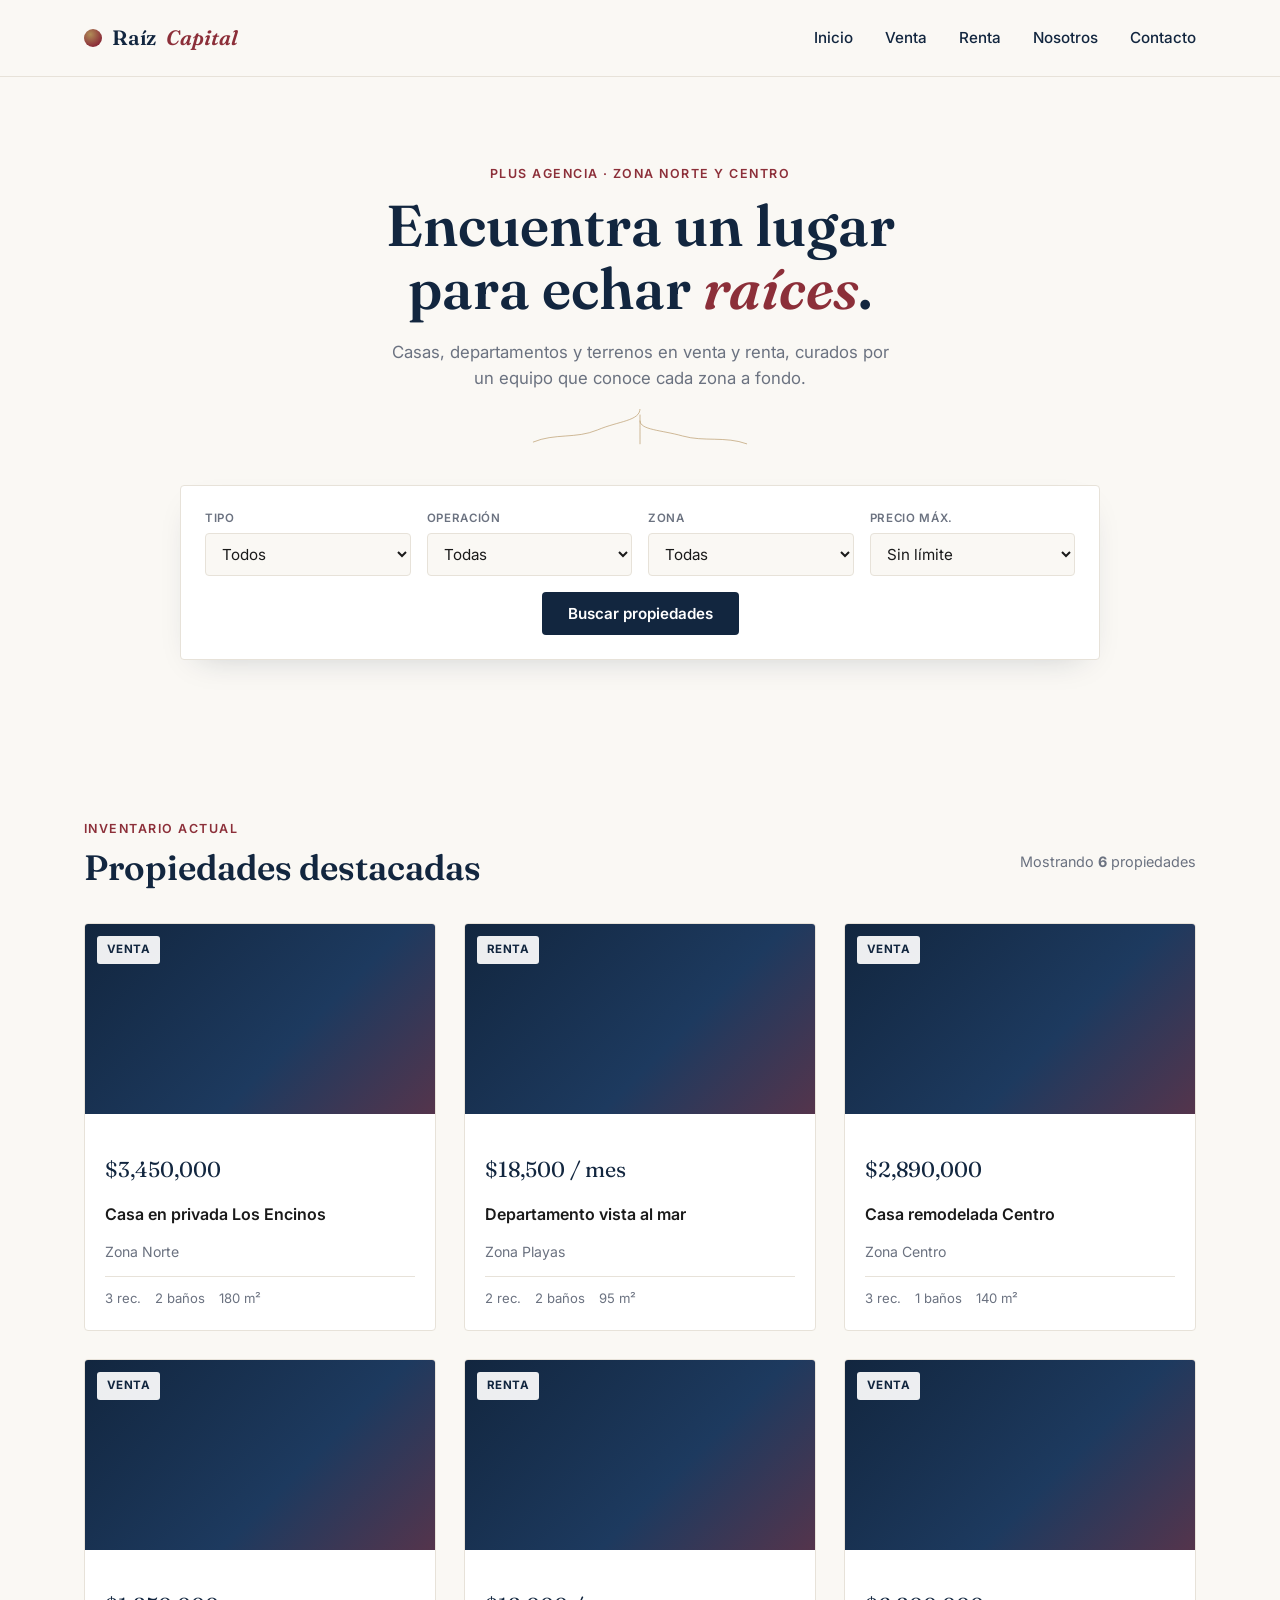
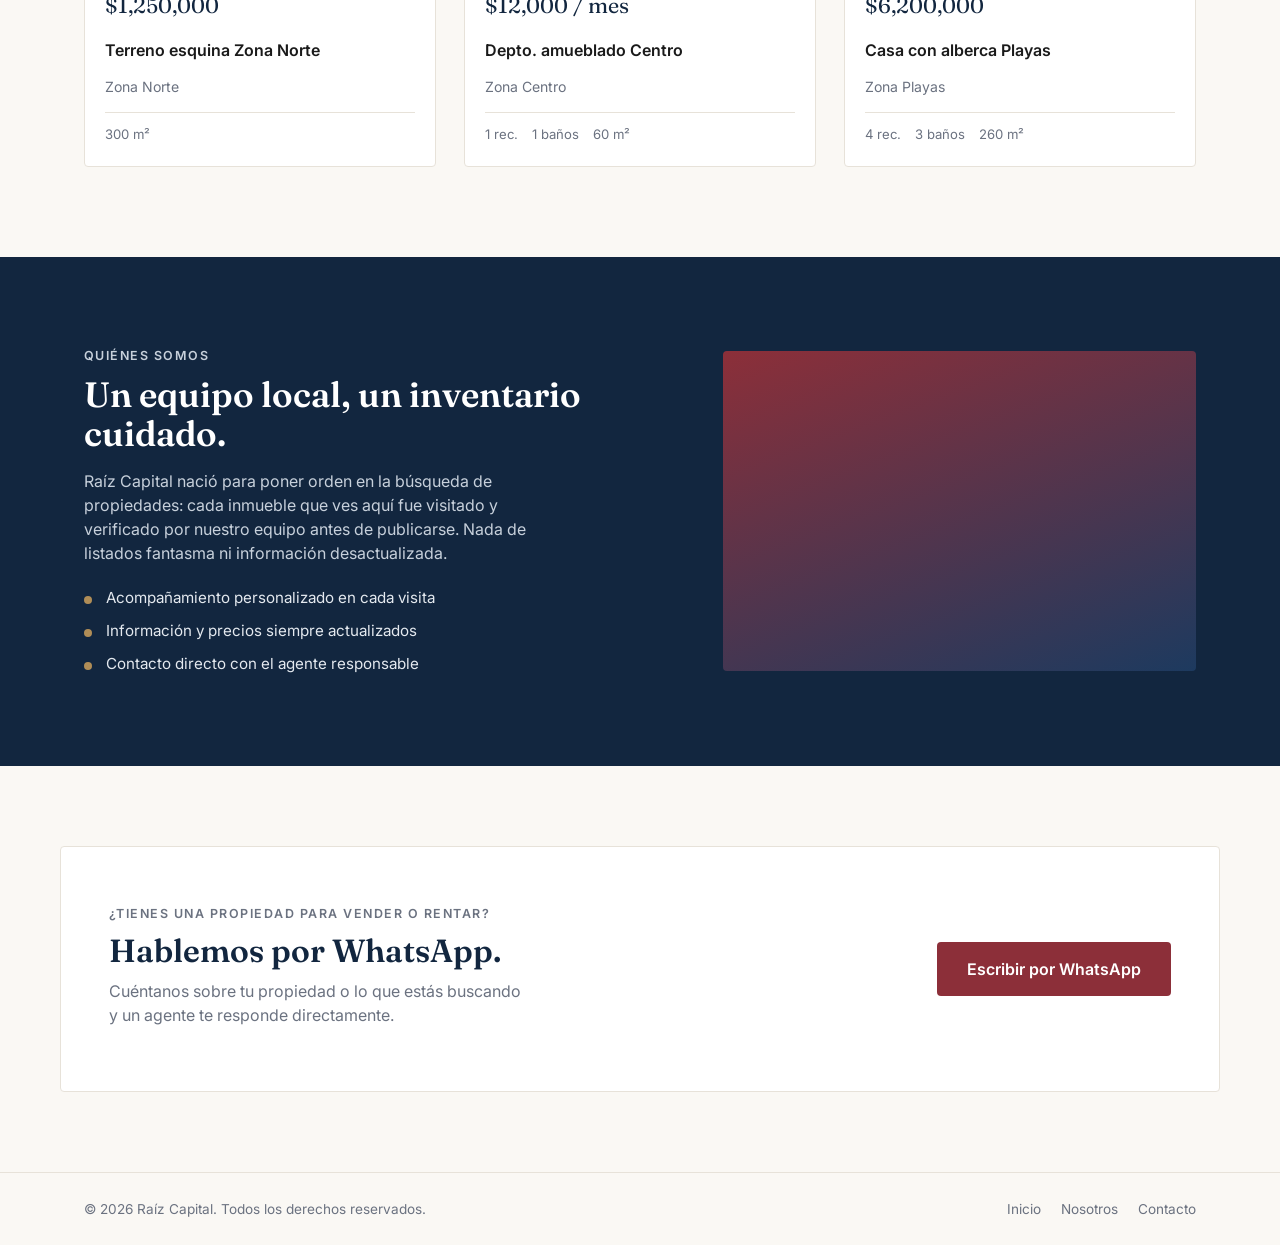
==== raiz-capital/index.html @ c9a7236f "Primera versión de la página web" ====
<!DOCTYPE html>
<html lang="es">
<head>
<meta charset="UTF-8">
<meta name="viewport" content="width=device-width, initial-scale=1.0">
<title>Raíz Capital | Propiedades en venta y renta</title>
<link rel="preconnect" href="https://fonts.googleapis.com">
<link rel="preconnect" href="https://fonts.gstatic.com" crossorigin>
<link href="https://fonts.googleapis.com/css2?family=Fraunces:opsz,wght@9..144,400;9..144,500;9..144,600;9..144,700&family=Inter:wght@400;500;600;700&display=swap" rel="stylesheet">
<link rel="stylesheet" href="css/style.css">
</head>
<body>

  <!-- ===== HEADER ===== -->
  <header class="site-header">
    <div class="container header-inner">
      <a href="#inicio" class="logo">
        <span class="logo-mark" aria-hidden="true"></span>
        Raíz <em>Capital</em>
      </a>

      <nav class="main-nav" id="mainNav">
        <a href="#inicio">Inicio</a>
        <a href="#venta">Venta</a>
        <a href="#renta">Renta</a>
        <a href="#nosotros">Nosotros</a>
        <a href="#contacto">Contacto</a>
      </nav>

      <button class="nav-toggle" id="navToggle" aria-label="Abrir menú" aria-expanded="false">
        <span></span><span></span><span></span>
      </button>
    </div>
  </header>

  <!-- ===== HERO ===== -->
  <section class="hero" id="inicio">
    <div class="container hero-inner">
      <p class="eyebrow">Plus Agencia · Zona norte y centro</p>
      <h1>Encuentra un lugar<br> para echar <em>raíces</em>.</h1>
      <p class="hero-sub">Casas, departamentos y terrenos en venta y renta, curados por un equipo que conoce cada zona a fondo.</p>

      <svg class="root-line" viewBox="0 0 600 60" preserveAspectRatio="none" aria-hidden="true">
        <path d="M300 0 C300 20, 260 20, 220 35 C180 50, 140 40, 100 55 M300 20 C300 35, 340 35, 380 45 C420 55, 460 45, 500 58 M300 10 C300 25, 300 35, 300 58" />
      </svg>

      <!-- Buscador / Filtros -->
      <form class="search-card" id="searchForm">
        <div class="field">
          <label for="tipo">Tipo</label>
          <select id="tipo" name="tipo">
            <option value="">Todos</option>
            <option value="casa">Casa</option>
            <option value="departamento">Departamento</option>
            <option value="terreno">Terreno</option>
          </select>
        </div>
        <div class="field">
          <label for="operacion">Operación</label>
          <select id="operacion" name="operacion">
            <option value="">Todas</option>
            <option value="venta">Venta</option>
            <option value="renta">Renta</option>
          </select>
        </div>
        <div class="field">
          <label for="zona">Zona</label>
          <select id="zona" name="zona">
            <option value="">Todas</option>
            <option value="centro">Centro</option>
            <option value="norte">Zona Norte</option>
            <option value="playas">Playas</option>
          </select>
        </div>
        <div class="field">
          <label for="precio">Precio máx.</label>
          <select id="precio" name="precio">
            <option value="">Sin límite</option>
            <option value="2000000">Hasta $2,000,000</option>
            <option value="4000000">Hasta $4,000,000</option>
            <option value="8000000">Hasta $8,000,000</option>
          </select>
        </div>
        <button type="submit" class="btn-primary">Buscar propiedades</button>
      </form>
    </div>
  </section>

  <!-- ===== PROPIEDADES DESTACADAS ===== -->
  <section class="listings" id="venta">
    <div class="container">
      <div class="section-head">
        <div>
          <p class="eyebrow">Inventario actual</p>
          <h2>Propiedades destacadas</h2>
        </div>
        <p class="results-count" id="resultsCount">Mostrando <strong>6</strong> propiedades</p>
      </div>

      <div class="grid-cards" id="propertyGrid">
        <!-- Las tarjetas se insertan por JS desde data de ejemplo -->
      </div>
    </div>
  </section>

  <!-- ===== NOSOTROS ===== -->
  <section class="about" id="nosotros">
    <div class="container about-inner">
      <div class="about-text">
        <p class="eyebrow">Quiénes somos</p>
        <h2>Un equipo local, un inventario cuidado.</h2>
        <p>Raíz Capital nació para poner orden en la búsqueda de propiedades: cada inmueble que ves aquí fue visitado y verificado por nuestro equipo antes de publicarse. Nada de listados fantasma ni información desactualizada.</p>
        <ul class="about-list">
          <li>Acompañamiento personalizado en cada visita</li>
          <li>Información y precios siempre actualizados</li>
          <li>Contacto directo con el agente responsable</li>
        </ul>
      </div>
      <div class="about-figure" aria-hidden="true"></div>
    </div>
  </section>

  <!-- ===== CONTACTO ===== -->
  <section class="contact" id="contacto">
    <div class="container contact-inner">
      <div>
        <p class="eyebrow">¿Tienes una propiedad para vender o rentar?</p>
        <h2>Hablemos por WhatsApp.</h2>
        <p>Cuéntanos sobre tu propiedad o lo que estás buscando y un agente te responde directamente.</p>
      </div>
      <a class="btn-whatsapp" id="whatsappBtn" href="#" target="_blank" rel="noopener">
        Escribir por WhatsApp
      </a>
    </div>
  </section>

  <!-- ===== FOOTER ===== -->
  <footer class="site-footer">
    <div class="container footer-inner">
      <span>© <span id="year"></span> Raíz Capital. Todos los derechos reservados.</span>
      <div class="footer-links">
        <a href="#inicio">Inicio</a>
        <a href="#nosotros">Nosotros</a>
        <a href="#contacto">Contacto</a>
      </div>
    </div>
  </footer>

  <script src="js/script.js"></script>
</body>
</html>
---- raiz-capital/css/style.css ----
/* =============================================
   RAÍZ CAPITAL — Design tokens
   Navy:   #12263F  (confianza, estabilidad)
   Wine:   #8C2F39  (acento cálido, no el terracota genérico)
   Gold:   #B08D57  (detalle premium, uso mínimo)
   Cream:  #FAF8F4  (fondo)
   Ink:    #1A1A1A  (texto)
   Muted:  #6B7280  (texto secundario)
   ============================================= */

:root {
  --navy: #12263F;
  --navy-light: #1D3A5F;
  --wine: #8C2F39;
  --wine-light: #A8434E;
  --gold: #B08D57;
  --cream: #FAF8F4;
  --card: #FFFFFF;
  --ink: #1A1A1A;
  --muted: #6B7280;
  --border: #E7E2D9;

  --font-display: 'Fraunces', serif;
  --font-body: 'Inter', sans-serif;

  --radius: 4px;
  --container: 1160px;
}

* { box-sizing: border-box; }

html {
  scroll-behavior: smooth;
}

@media (prefers-reduced-motion: reduce) {
  html { scroll-behavior: auto; }
  * { animation: none !important; transition: none !important; }
}

body {
  margin: 0;
  font-family: var(--font-body);
  color: var(--ink);
  background: var(--cream);
  line-height: 1.5;
}

img { max-width: 100%; display: block; }

a { color: inherit; text-decoration: none; }

.container {
  max-width: var(--container);
  margin: 0 auto;
  padding: 0 24px;
}

h1, h2, h3 {
  font-family: var(--font-display);
  font-weight: 600;
  line-height: 1.1;
  margin: 0;
  color: var(--navy);
}

h1 em, h2 em {
  font-style: italic;
  color: var(--wine);
}

.eyebrow {
  font-size: 0.78rem;
  letter-spacing: 0.12em;
  text-transform: uppercase;
  color: var(--wine);
  font-weight: 600;
  margin: 0 0 10px;
}

/* ===== HEADER ===== */
.site-header {
  position: sticky;
  top: 0;
  z-index: 50;
  background: var(--cream);
  border-bottom: 1px solid var(--border);
}

.header-inner {
  display: flex;
  align-items: center;
  justify-content: space-between;
  height: 76px;
}

.logo {
  display: flex;
  align-items: center;
  gap: 10px;
  font-family: var(--font-display);
  font-size: 1.3rem;
  font-weight: 600;
  color: var(--navy);
}

.logo em { color: var(--wine); font-style: italic; }

.logo-mark {
  width: 18px;
  height: 18px;
  border-radius: 50%;
  background: radial-gradient(circle at 35% 30%, var(--gold), var(--wine) 70%);
  flex-shrink: 0;
}

.main-nav {
  display: flex;
  gap: 32px;
}

.main-nav a {
  font-size: 0.95rem;
  font-weight: 500;
  color: var(--navy);
  position: relative;
  padding: 4px 0;
}

.main-nav a::after {
  content: "";
  position: absolute;
  left: 0; bottom: -2px;
  width: 0;
  height: 2px;
  background: var(--wine);
  transition: width 0.2s ease;
}

.main-nav a:hover::after { width: 100%; }

.nav-toggle {
  display: none;
  flex-direction: column;
  gap: 5px;
  background: none;
  border: none;
  cursor: pointer;
  padding: 8px;
}

.nav-toggle span {
  width: 22px;
  height: 2px;
  background: var(--navy);
}

/* ===== HERO ===== */
.hero {
  padding: 88px 0 70px;
  text-align: center;
  position: relative;
}

.hero h1 {
  font-size: clamp(2.4rem, 5vw, 3.6rem);
  max-width: 720px;
  margin: 0 auto;
}

.hero-sub {
  max-width: 520px;
  margin: 20px auto 0;
  color: var(--muted);
  font-size: 1.05rem;
}

.root-line {
  width: 320px;
  height: 36px;
  margin: 18px auto 0;
  display: block;
}

.root-line path {
  fill: none;
  stroke: var(--gold);
  stroke-width: 1.5;
  stroke-linecap: round;
  opacity: 0.7;
}

/* ===== SEARCH CARD ===== */
.search-card {
  margin: 40px auto 0;
  max-width: 920px;
  background: var(--card);
  border: 1px solid var(--border);
  border-radius: var(--radius);
  padding: 24px;
  display: flex;
  flex-wrap: wrap;
  gap: 16px;
  align-items: end;
  justify-content: center;
  box-shadow: 0 12px 32px -18px rgba(18, 38, 63, 0.25);
}

.field {
  display: flex;
  flex-direction: column;
  gap: 6px;
  text-align: left;
  flex: 1 1 150px;
}

.field label {
  font-size: 0.72rem;
  text-transform: uppercase;
  letter-spacing: 0.06em;
  color: var(--muted);
  font-weight: 600;
}

.field select {
  font-family: var(--font-body);
  font-size: 0.95rem;
  padding: 10px 12px;
  border: 1px solid var(--border);
  border-radius: var(--radius);
  background: var(--cream);
  color: var(--ink);
}

.btn-primary {
  background: var(--navy);
  color: #fff;
  border: none;
  padding: 12px 26px;
  border-radius: var(--radius);
  font-family: var(--font-body);
  font-weight: 600;
  font-size: 0.95rem;
  cursor: pointer;
  transition: background 0.2s ease;
  white-space: nowrap;
}

.btn-primary:hover { background: var(--navy-light); }

/* ===== LISTINGS ===== */
.listings { padding: 90px 0; }

.section-head {
  display: flex;
  justify-content: space-between;
  align-items: flex-end;
  gap: 20px;
  margin-bottom: 36px;
  flex-wrap: wrap;
}

.section-head h2 { font-size: clamp(1.7rem, 3vw, 2.2rem); }

.results-count {
  color: var(--muted);
  font-size: 0.9rem;
}

.grid-cards {
  display: grid;
  grid-template-columns: repeat(auto-fill, minmax(300px, 1fr));
  gap: 28px;
}

.property-card {
  background: var(--card);
  border: 1px solid var(--border);
  border-radius: var(--radius);
  overflow: hidden;
  transition: transform 0.2s ease, box-shadow 0.2s ease;
}

.property-card:hover {
  transform: translateY(-4px);
  box-shadow: 0 16px 30px -18px rgba(18, 38, 63, 0.3);
}

.property-media {
  height: 190px;
  background: linear-gradient(135deg, var(--navy) 0%, var(--navy-light) 60%, var(--wine) 140%);
  position: relative;
}

.property-badge {
  position: absolute;
  top: 12px; left: 12px;
  background: rgba(255,255,255,0.92);
  color: var(--navy);
  font-size: 0.72rem;
  font-weight: 700;
  text-transform: uppercase;
  letter-spacing: 0.04em;
  padding: 5px 10px;
  border-radius: 3px;
}

.property-body { padding: 18px 20px 22px; }

.property-price {
  font-family: var(--font-display);
  font-size: 1.35rem;
  color: var(--navy);
  margin-bottom: 4px;
}

.property-title {
  font-weight: 600;
  margin-bottom: 4px;
}

.property-loc {
  color: var(--muted);
  font-size: 0.88rem;
  margin-bottom: 14px;
}

.property-meta {
  display: flex;
  gap: 14px;
  font-size: 0.82rem;
  color: var(--muted);
  border-top: 1px solid var(--border);
  padding-top: 12px;
}

.no-results {
  padding: 40px;
  text-align: center;
  color: var(--muted);
  border: 1px dashed var(--border);
  border-radius: var(--radius);
  grid-column: 1 / -1;
}

/* ===== ABOUT ===== */
.about { background: var(--navy); color: #fff; padding: 90px 0; }

.about-inner {
  display: grid;
  grid-template-columns: 1.1fr 0.9fr;
  gap: 60px;
  align-items: center;
}

.about h2 { color: #fff; font-size: clamp(1.7rem, 3vw, 2.2rem); margin-bottom: 16px; }

.about p { color: #C7D0DB; max-width: 460px; }

.about-list {
  list-style: none;
  padding: 0;
  margin: 22px 0 0;
  display: flex;
  flex-direction: column;
  gap: 10px;
}

.about-list li {
  padding-left: 22px;
  position: relative;
  color: #E4E9EF;
  font-size: 0.95rem;
}

.about-list li::before {
  content: "";
  position: absolute;
  left: 0; top: 9px;
  width: 8px; height: 8px;
  background: var(--gold);
  border-radius: 50%;
}

.about-figure {
  height: 320px;
  border-radius: var(--radius);
  background: linear-gradient(160deg, var(--wine) 0%, var(--navy-light) 100%);
}

/* ===== CONTACT ===== */
.contact { padding: 80px 0; }

.contact-inner {
  display: flex;
  justify-content: space-between;
  align-items: center;
  gap: 32px;
  flex-wrap: wrap;
  background: var(--card);
  border: 1px solid var(--border);
  border-radius: var(--radius);
  padding: 48px;
}

.contact h2 { font-size: clamp(1.6rem, 3vw, 2rem); }

.contact p { color: var(--muted); max-width: 420px; margin-top: 10px; }

.btn-whatsapp {
  background: var(--wine);
  color: #fff;
  padding: 15px 30px;
  border-radius: var(--radius);
  font-weight: 600;
  white-space: nowrap;
  transition: background 0.2s ease;
}

.btn-whatsapp:hover { background: var(--wine-light); }

/* ===== FOOTER ===== */
.site-footer {
  border-top: 1px solid var(--border);
  padding: 26px 0;
}

.footer-inner {
  display: flex;
  justify-content: space-between;
  align-items: center;
  flex-wrap: wrap;
  gap: 12px;
  font-size: 0.85rem;
  color: var(--muted);
}

.footer-links { display: flex; gap: 20px; }

/* ===== RESPONSIVE ===== */
@media (max-width: 860px) {
  .about-inner { grid-template-columns: 1fr; }
  .about-figure { height: 220px; order: -1; }
}

@media (max-width: 720px) {
  .main-nav {
    position: absolute;
    top: 76px; left: 0; right: 0;
    background: var(--cream);
    border-bottom: 1px solid var(--border);
    flex-direction: column;
    padding: 20px 24px;
    gap: 18px;
    display: none;
  }
  .main-nav.open { display: flex; }
  .nav-toggle { display: flex; }
  .contact-inner { padding: 32px; }
}

/* Accesibilidad: foco visible */
a:focus-visible,
button:focus-visible,
select:focus-visible {
  outline: 2px solid var(--wine);
  outline-offset: 2px;
}
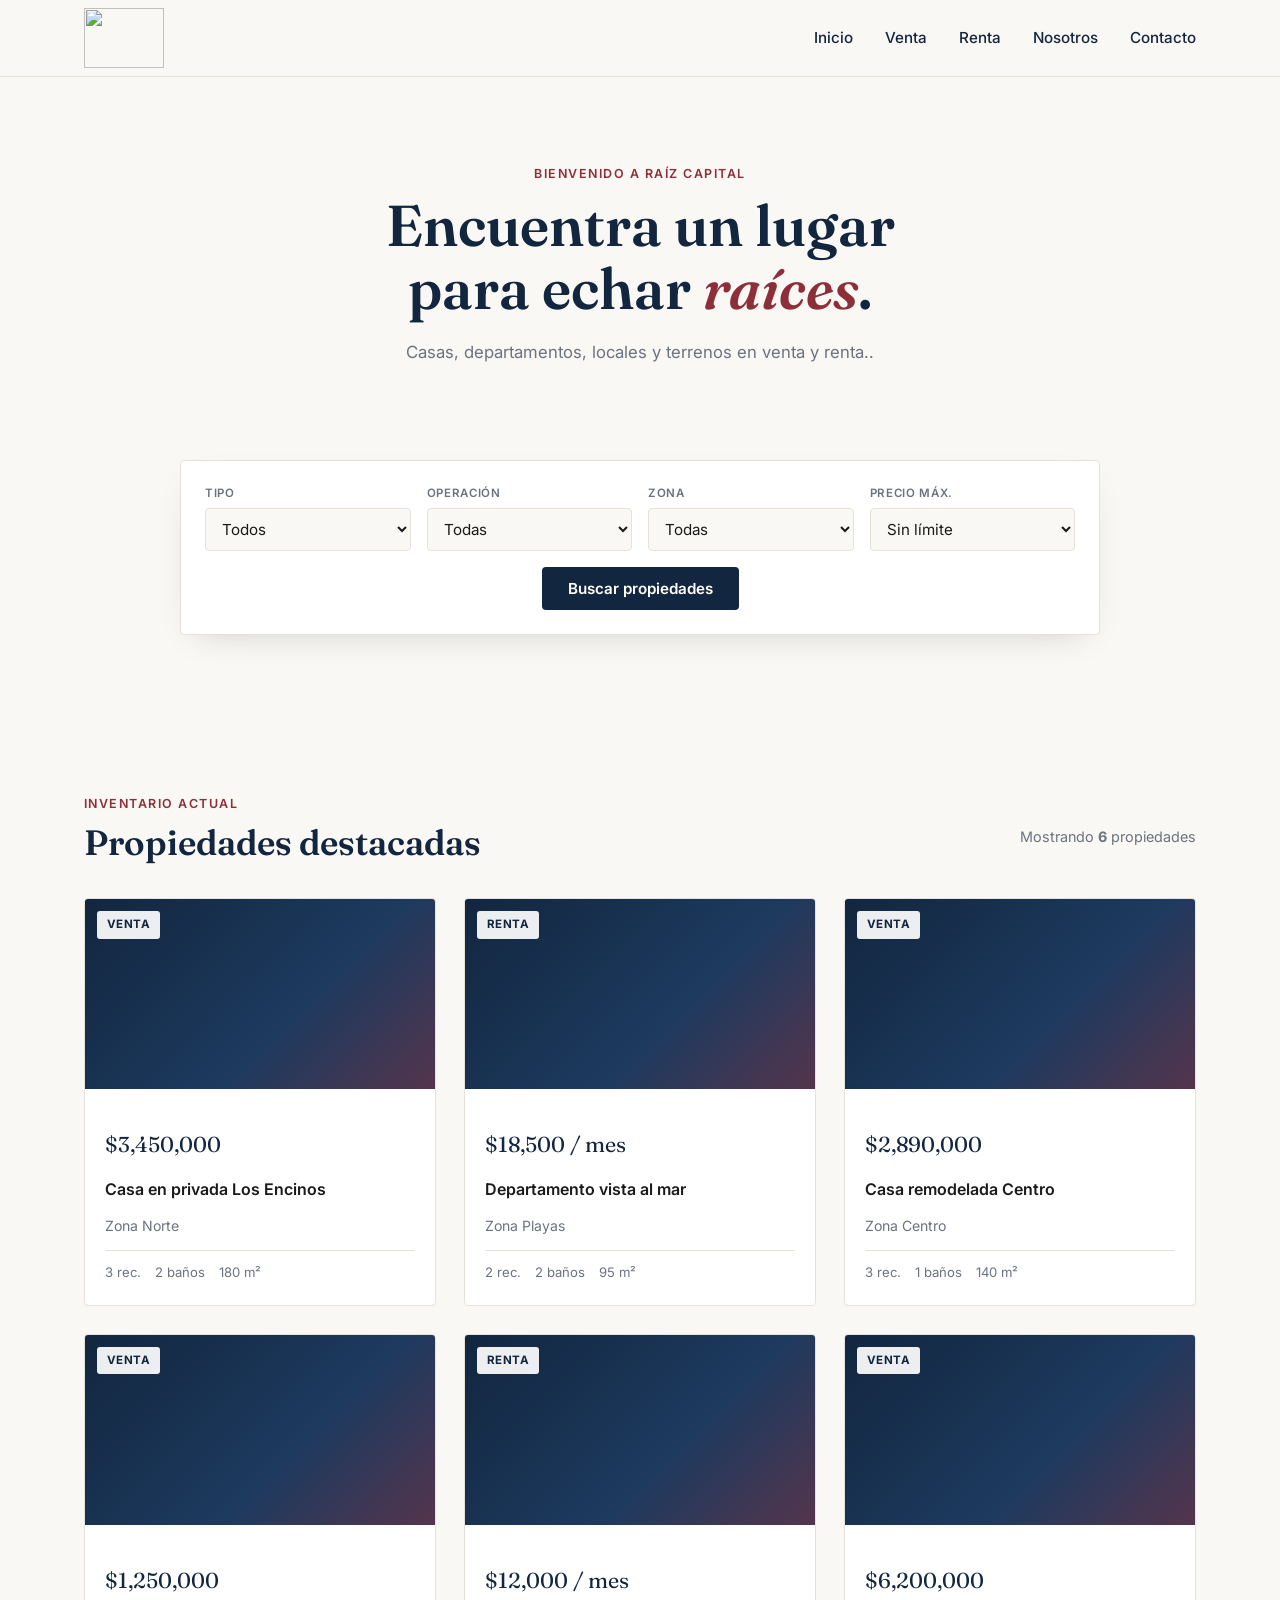
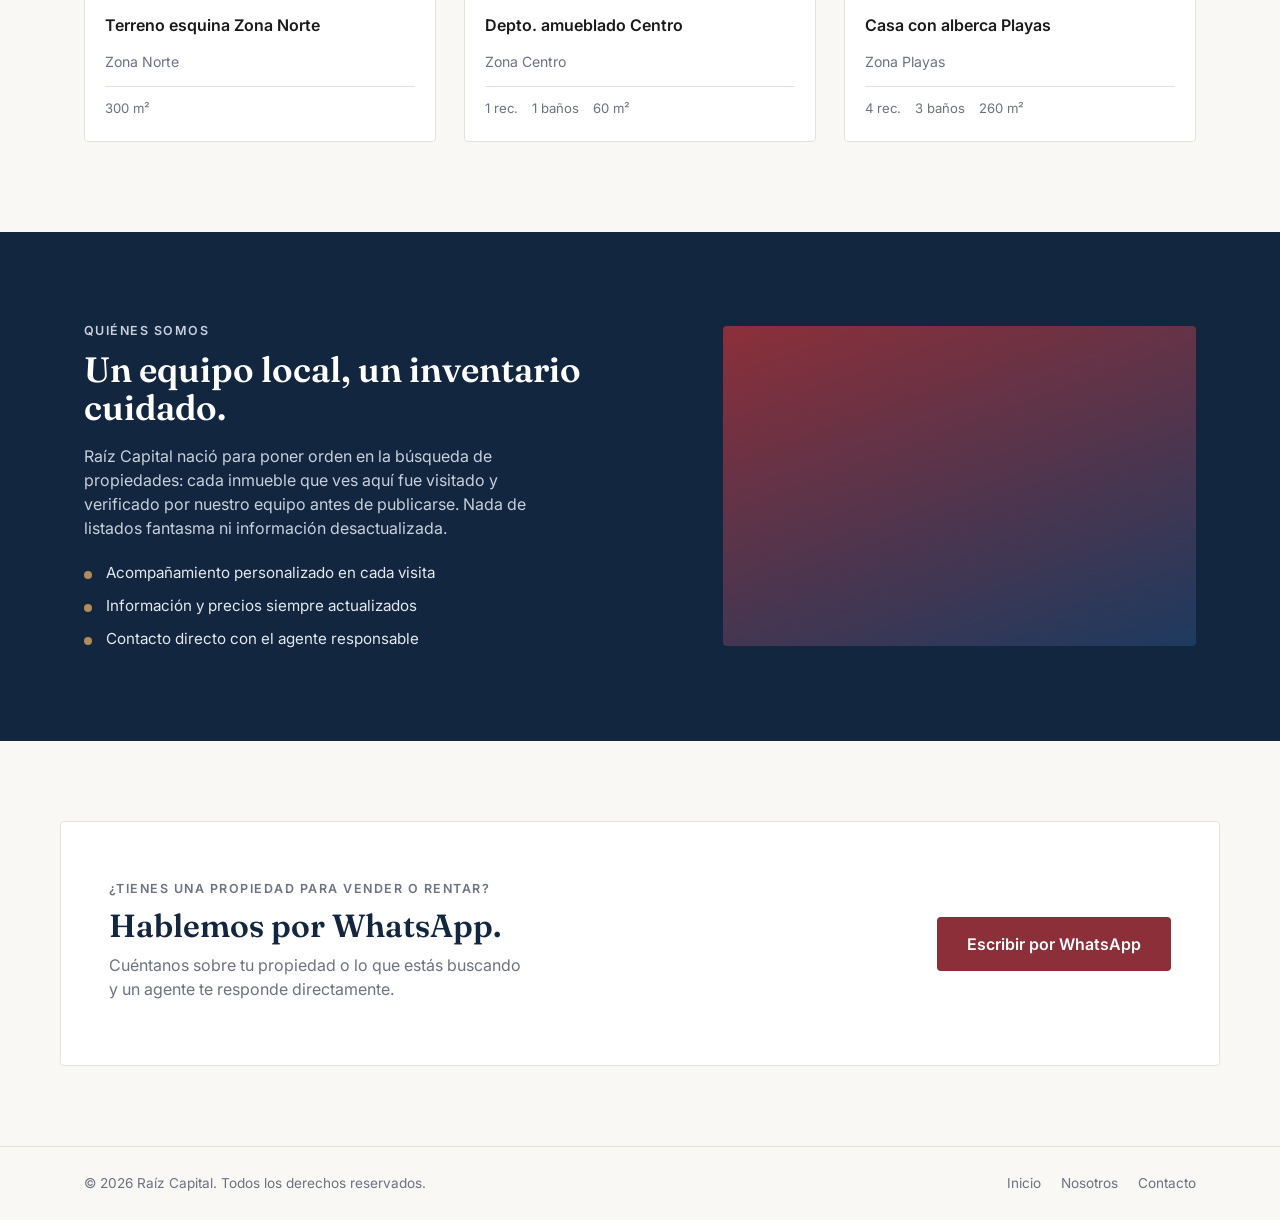
==== commit 471a70f5: "experimentanding" ====
--- a/raiz-capital/index.html
+++ b/raiz-capital/index.html
@@ -15,8 +15,7 @@
   <header class="site-header">
     <div class="container header-inner">
       <a href="#inicio" class="logo">
-        <span class="logo-mark" aria-hidden="true"></span>
-        Raíz <em>Capital</em>
+       <img src="raiz-capital/raiz capital blanco.JPG" width="80" height="60"> 
       </a>
 
       <nav class="main-nav" id="mainNav">
@@ -36,12 +35,12 @@
   <!-- ===== HERO ===== -->
   <section class="hero" id="inicio">
     <div class="container hero-inner">
-      <p class="eyebrow">Plus Agencia · Zona norte y centro</p>
+      <p class="eyebrow">Bienvenido a Raíz Capital</p>
       <h1>Encuentra un lugar<br> para echar <em>raíces</em>.</h1>
-      <p class="hero-sub">Casas, departamentos y terrenos en venta y renta, curados por un equipo que conoce cada zona a fondo.</p>
+      <p class="hero-sub">Casas, departamentos, locales y terrenos en venta y renta..</p>
 
       <svg class="root-line" viewBox="0 0 600 60" preserveAspectRatio="none" aria-hidden="true">
-        <path d="M300 0 C300 20, 260 20, 220 35 C180 50, 140 40, 100 55 M300 20 C300 35, 340 35, 380 45 C420 55, 460 45, 500 58 M300 10 C300 25, 300 35, 300 58" />
+        
       </svg>
 
       <!-- Buscador / Filtros -->
@@ -53,6 +52,7 @@
             <option value="casa">Casa</option>
             <option value="departamento">Departamento</option>
             <option value="terreno">Terreno</option>
+            <option value="local">Local</option>
           </select>
         </div>
         <div class="field">
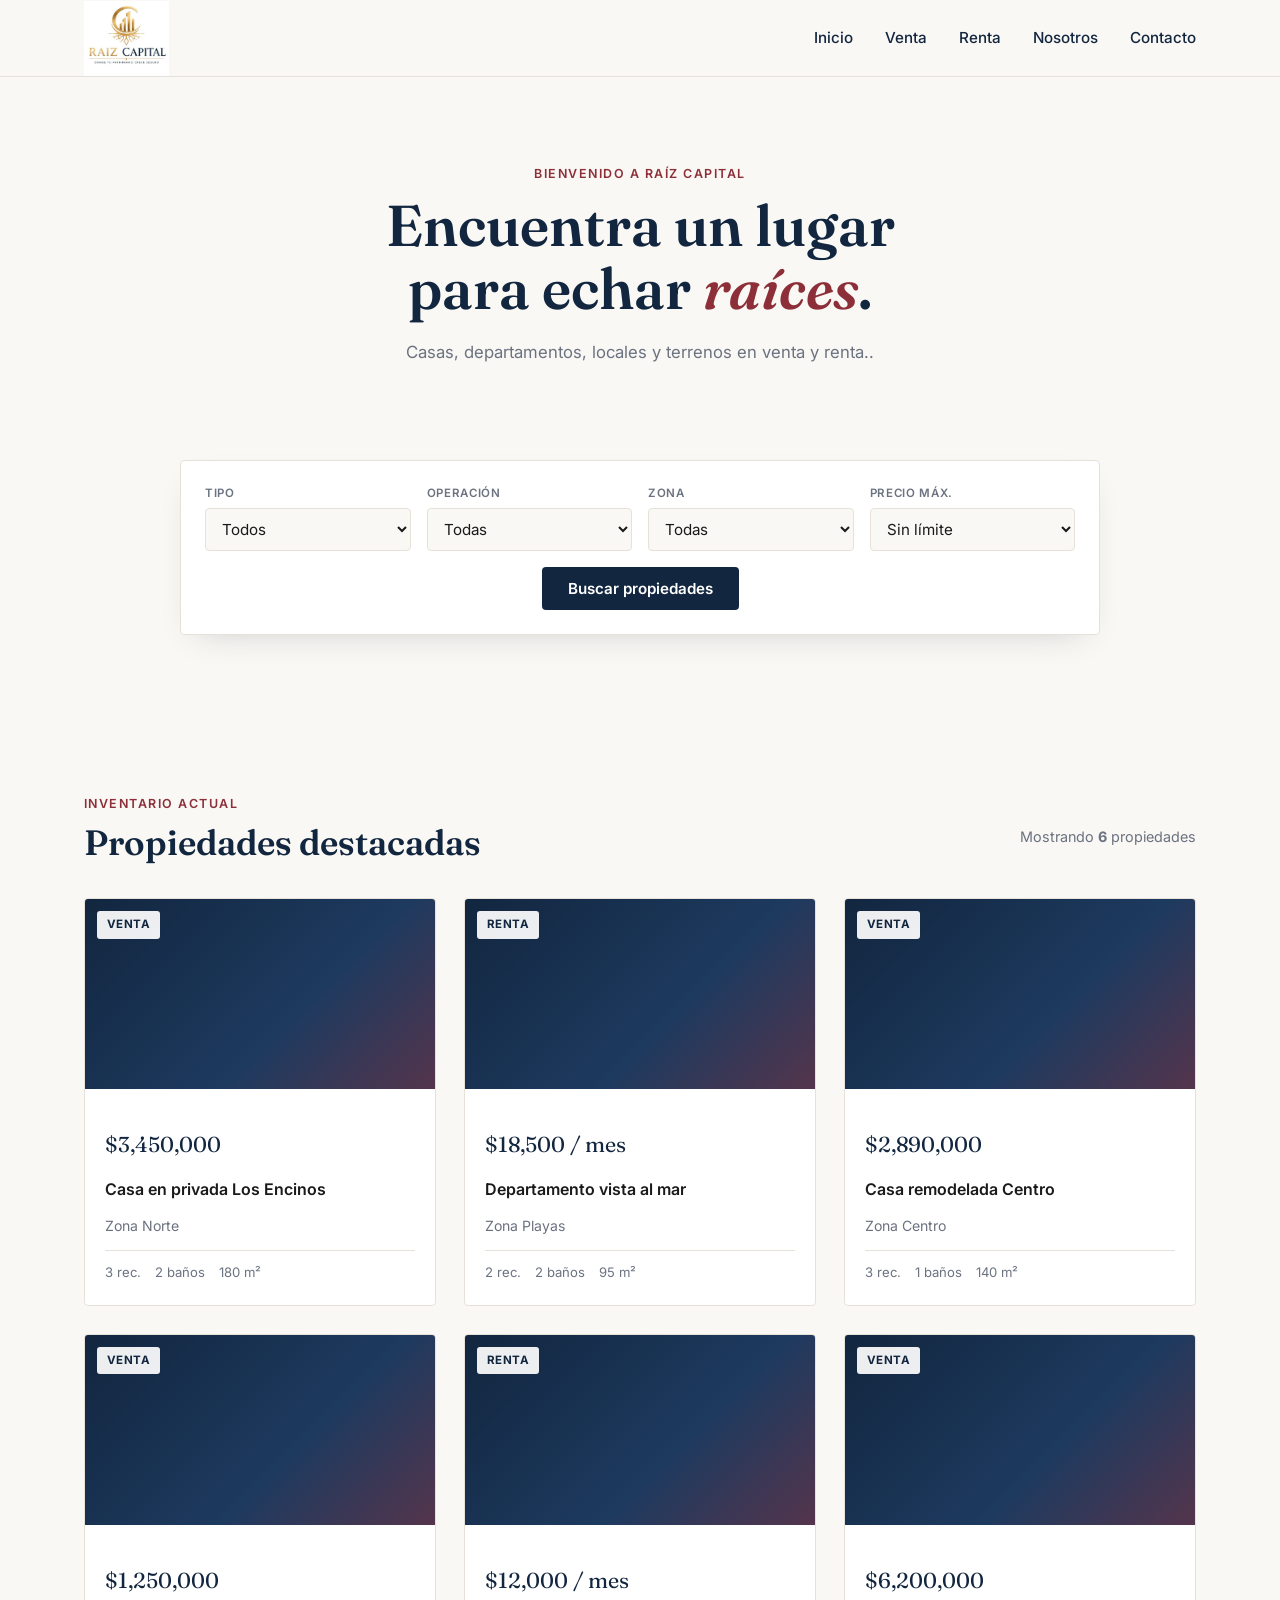
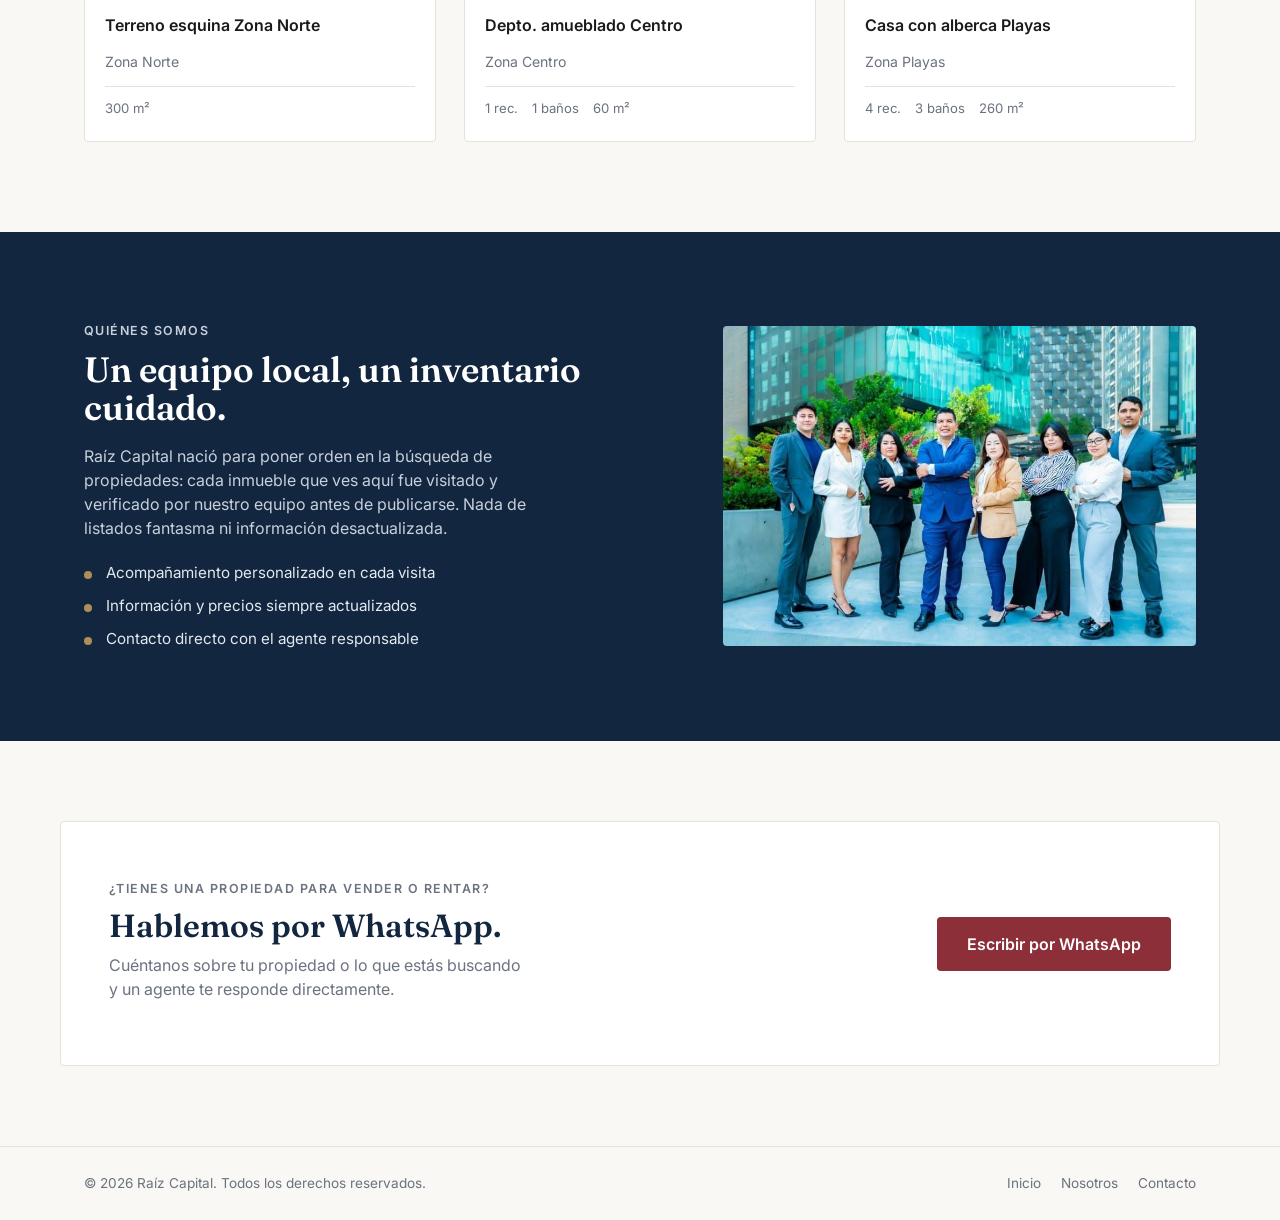
==== commit abf3441b: "agregar imagenes" ====
--- a/raiz-capital/index.html
+++ b/raiz-capital/index.html
@@ -15,7 +15,7 @@
   <header class="site-header">
     <div class="container header-inner">
       <a href="#inicio" class="logo">
-       <img src="raiz-capital/raiz capital blanco.JPG" width="80" height="60"> 
+       <img src="assets/logoBlanco.JPG" alt = "Raiz Capital" style = "height:75px; width:auto;"> 
       </a>
 
       <nav class="main-nav" id="mainNav">
@@ -76,9 +76,10 @@
           <label for="precio">Precio máx.</label>
           <select id="precio" name="precio">
             <option value="">Sin límite</option>
-            <option value="2000000">Hasta $2,000,000</option>
-            <option value="4000000">Hasta $4,000,000</option>
-            <option value="8000000">Hasta $8,000,000</option>
+            <option value="2000000">Hasta $10,000,000</option>
+            <option value="4000000">Hasta $20,000,000</option>
+            <option value="8000000">Hasta $30,000,000</option>
+            <option value="8000000">Hasta $30,000,000</option>
           </select>
         </div>
         <button type="submit" class="btn-primary">Buscar propiedades</button>
@@ -116,7 +117,8 @@
           <li>Contacto directo con el agente responsable</li>
         </ul>
       </div>
-      <div class="about-figure" aria-hidden="true"></div>
+      <div class="about-figure">
+        <img src="assets/equipo.jpg" alt="Equipo de Raíz Capital" width="600" height="400">
     </div>
   </section>
 
--- a/raiz-capital/css/style.css
+++ b/raiz-capital/css/style.css
@@ -385,7 +385,13 @@
 .about-figure {
   height: 320px;
   border-radius: var(--radius);
-  background: linear-gradient(160deg, var(--wine) 0%, var(--navy-light) 100%);
+   overflow: hidden;
+}
+
+.about-figure img {
+  width: 100%;
+  height: 100%;
+  object-fit: cover; /* llena el espacio sin estirarse ni deformarse */
 }
 
 /* ===== CONTACT ===== */
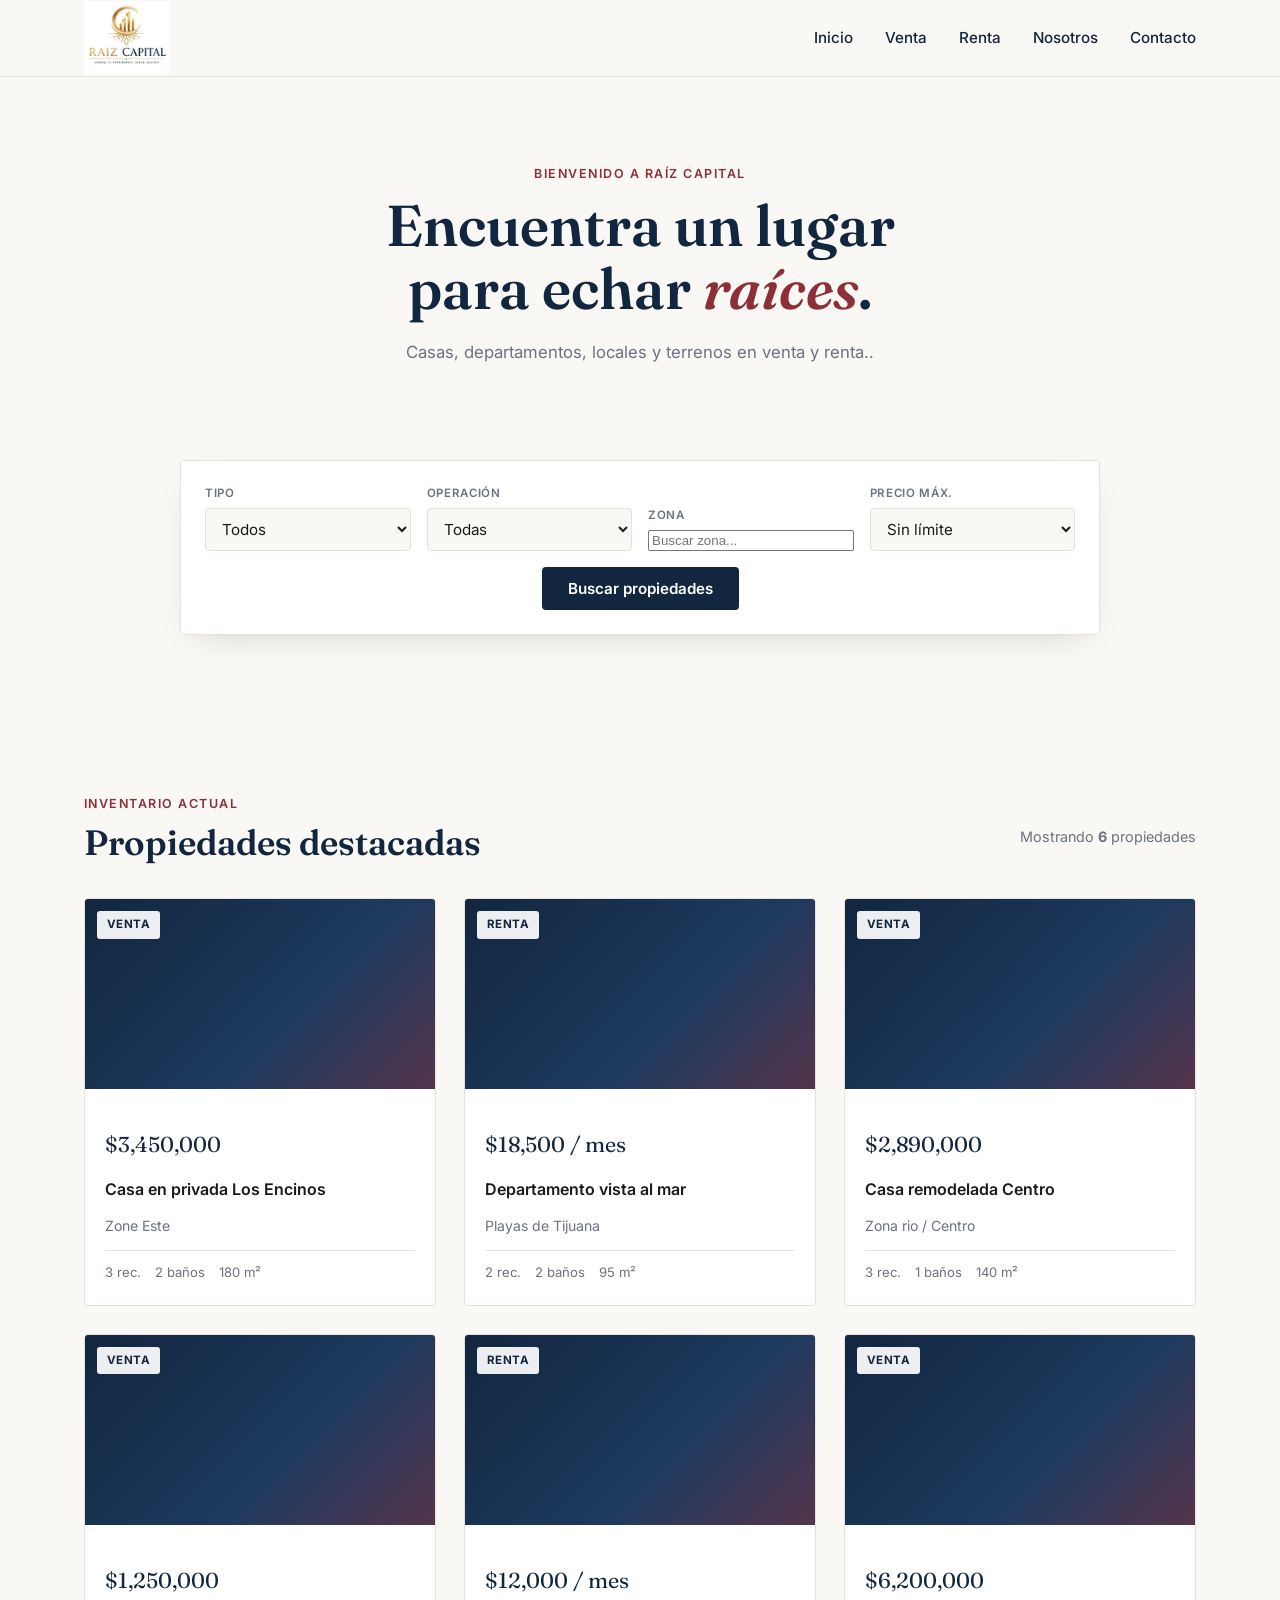
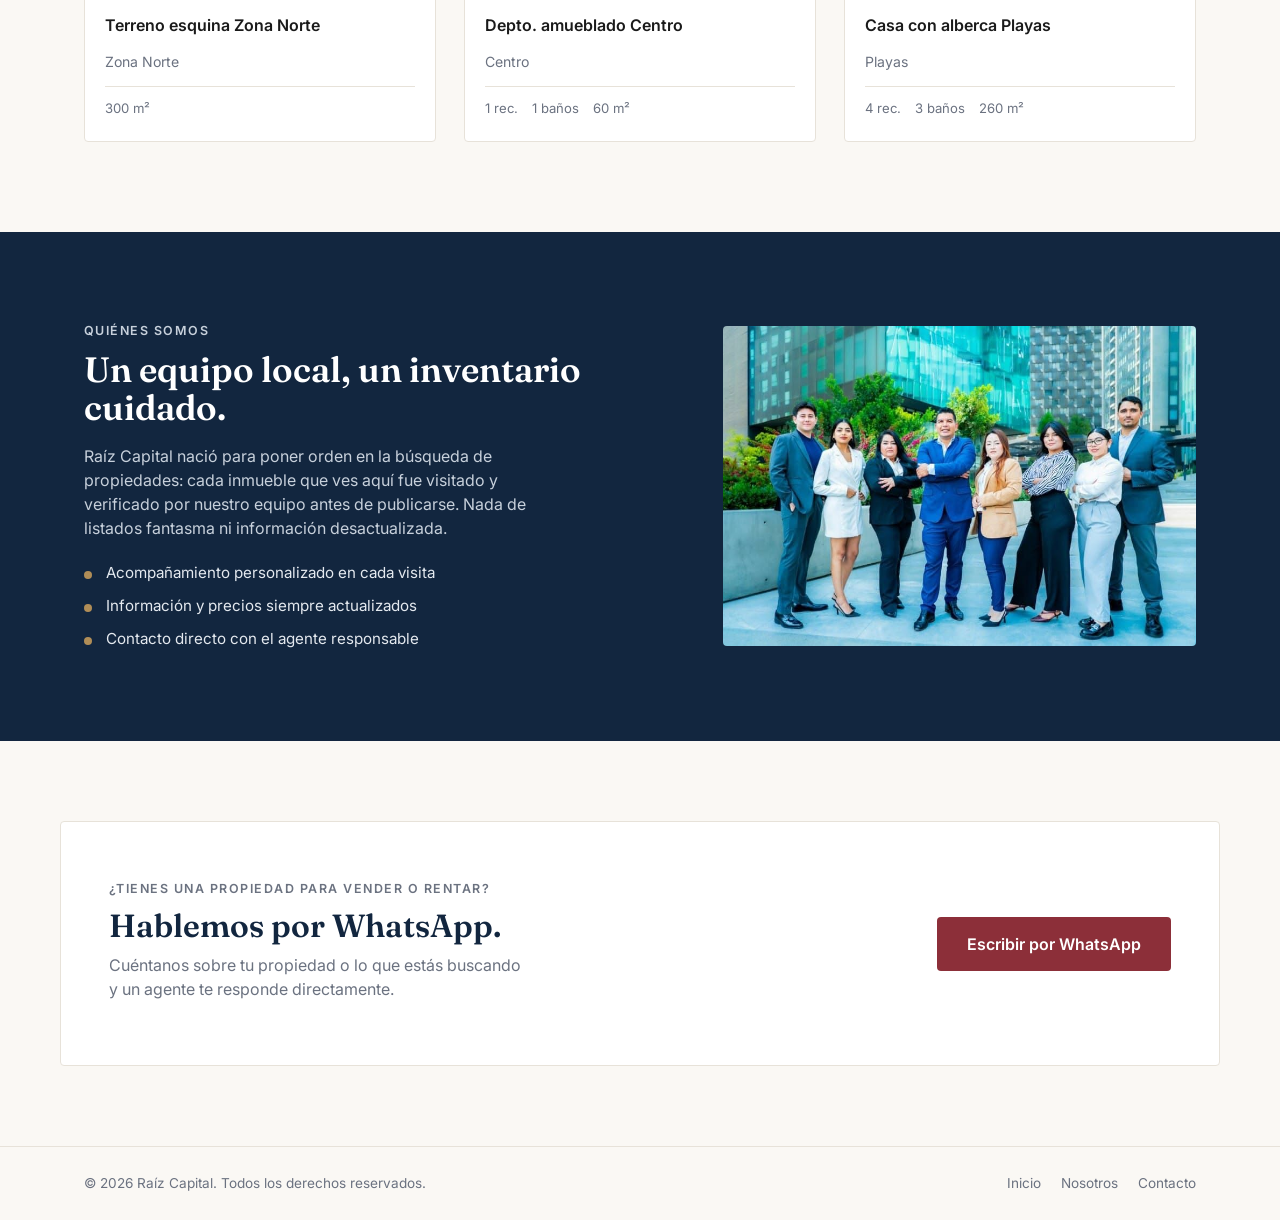
==== commit 90ae0667: "detalle busqueda zona" ====
--- a/raiz-capital/index.html
+++ b/raiz-capital/index.html
@@ -65,13 +65,28 @@
         </div>
         <div class="field">
           <label for="zona">Zona</label>
-          <select id="zona" name="zona">
-            <option value="">Todas</option>
-            <option value="centro">Centro</option>
-            <option value="norte">Zona Norte</option>
-            <option value="playas">Playas</option>
-          </select>
-        </div>
+           <input
+           type="text"
+           id="zona"
+           name="zona"
+           placeholder="Buscar zona..."
+           autocomplete="off"
+           >
+          <datalist id="zonas">
+            <option value="Zona Río / Centro">
+            <option value="Zona Este">
+            <option value="Otay">
+            <option value="La Mesa">
+            <option value="Agua Caliente">
+            <option value="Playas de Tijuana">
+            <option value="Santa Fe">
+            <option value="Zona Sur">
+            <option value="Zona Oeste">
+            <option value="Zona Norte">
+            <option value="Valle de las Palmas">
+            <option value="Rosarito">
+            </datalist>
+    </div> 
         <div class="field">
           <label for="precio">Precio máx.</label>
           <select id="precio" name="precio">
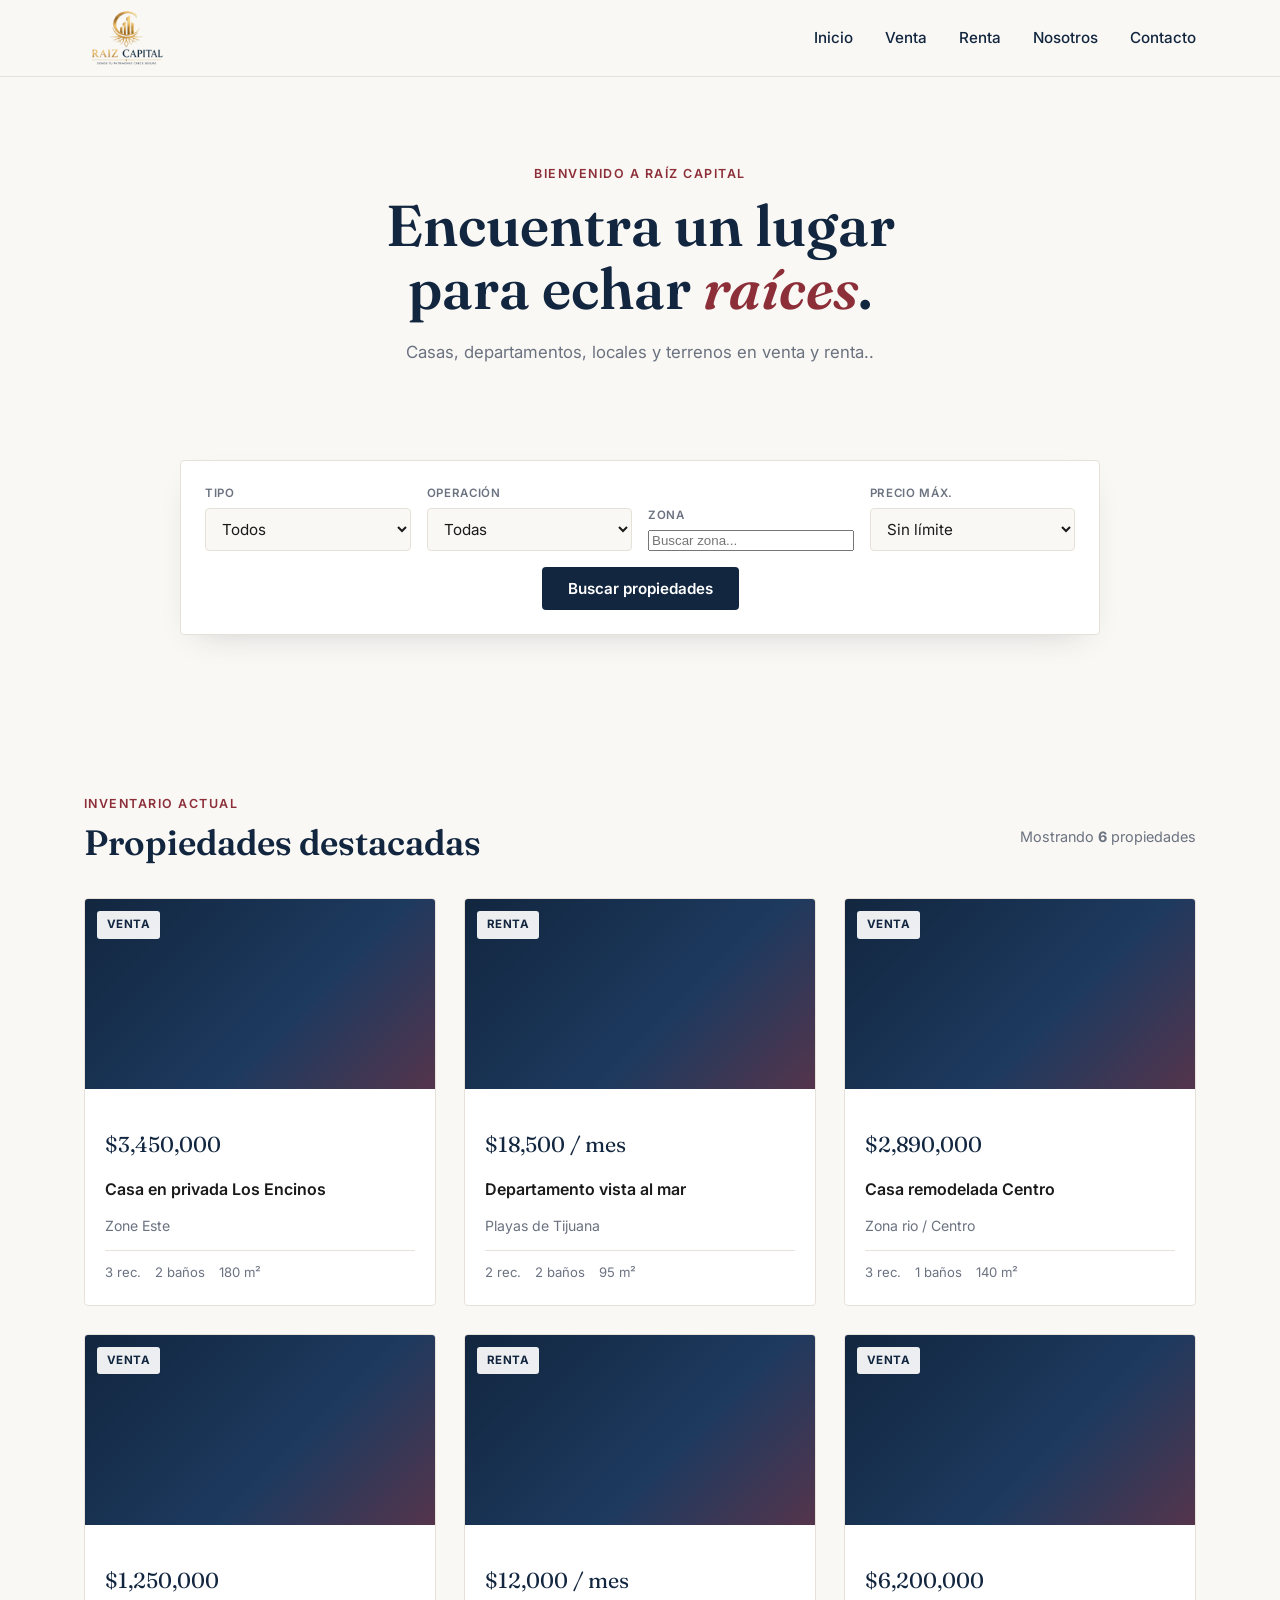
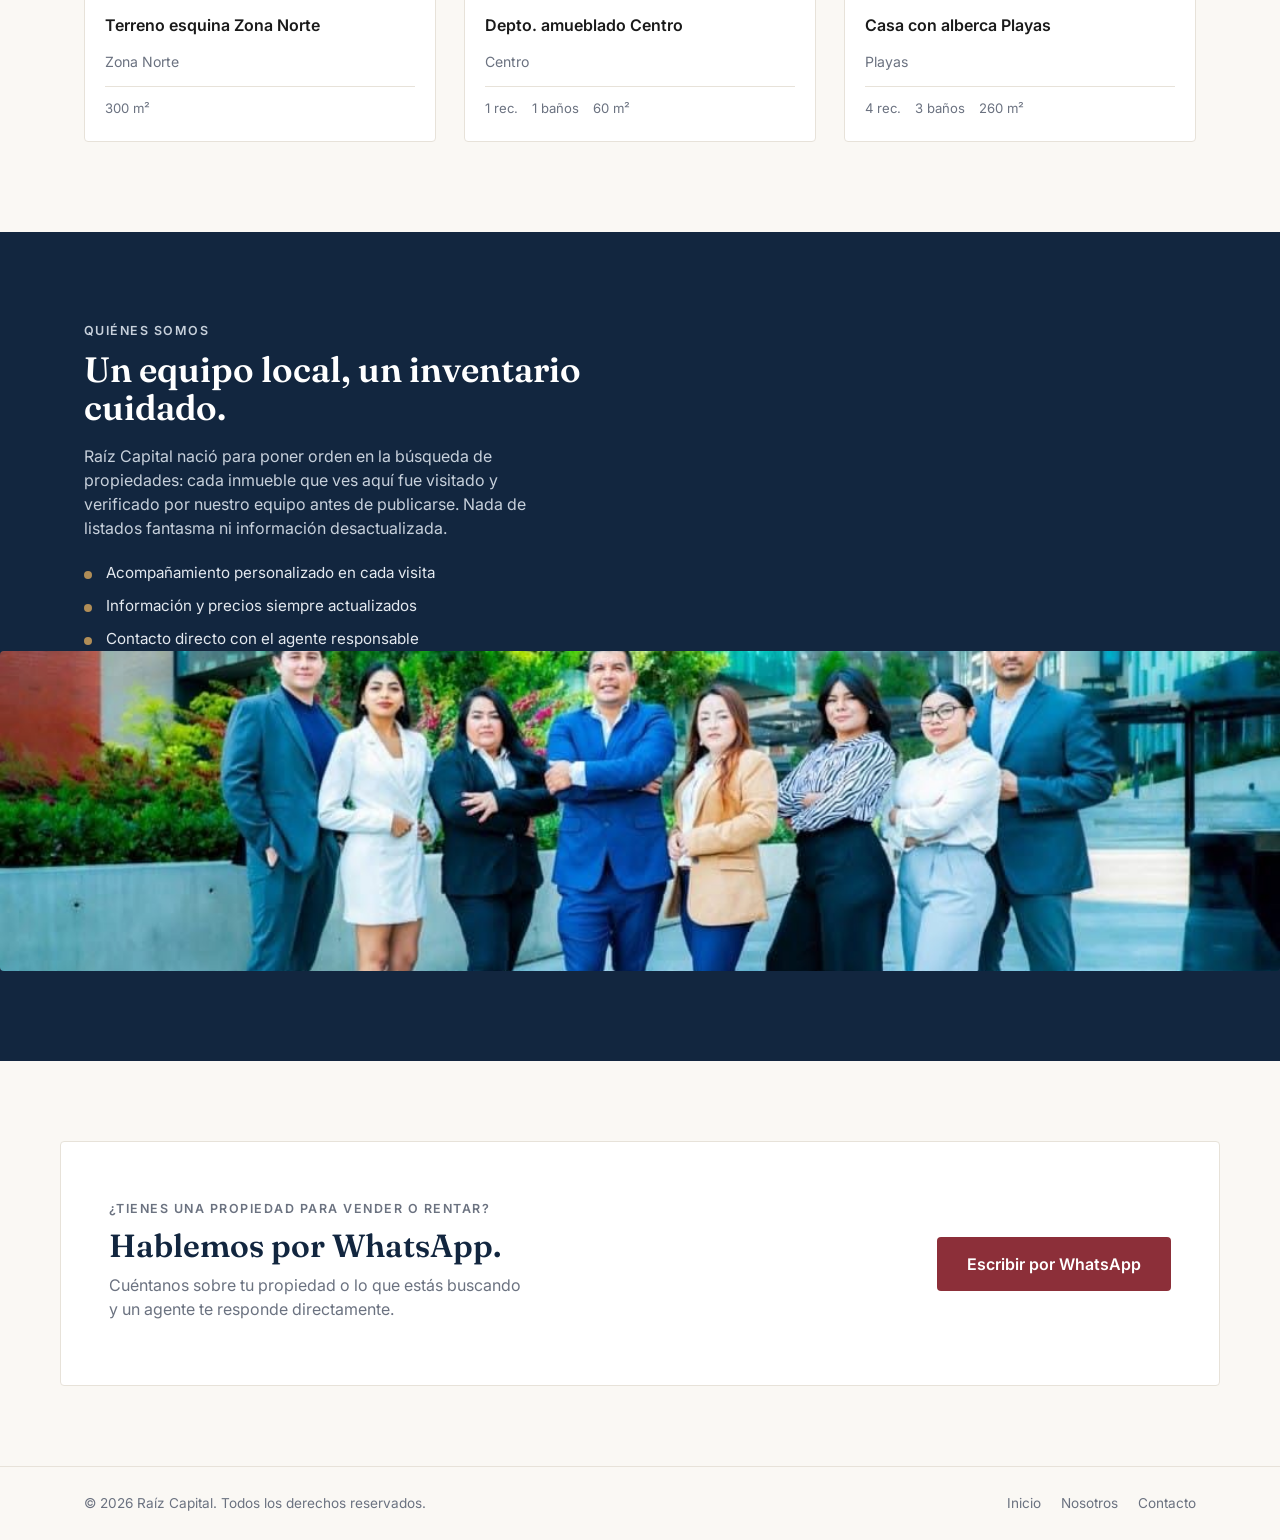
==== commit 912fd6a6: "correcioncitas" ====
--- a/raiz-capital/index.html
+++ b/raiz-capital/index.html
@@ -15,7 +15,7 @@
   <header class="site-header">
     <div class="container header-inner">
       <a href="#inicio" class="logo">
-       <img src="assets/logoBlanco.JPG" alt = "Raiz Capital" style = "height:75px; width:auto;"> 
+       <img src="assets/logoSinFondo.JPG" alt = "Raiz Capital" style = "height:85px; width:auto;"> 
       </a>
 
       <nav class="main-nav" id="mainNav">
@@ -91,10 +91,9 @@
           <label for="precio">Precio máx.</label>
           <select id="precio" name="precio">
             <option value="">Sin límite</option>
-            <option value="2000000">Hasta $10,000,000</option>
-            <option value="4000000">Hasta $20,000,000</option>
-            <option value="8000000">Hasta $30,000,000</option>
-            <option value="8000000">Hasta $30,000,000</option>
+            <option value="2000000">Hasta $2,000,000</option>
+            <option value="4000000">Hasta $4,000,000</option>
+            <option value="8000000">Hasta $8,000,000</option>
           </select>
         </div>
         <button type="submit" class="btn-primary">Buscar propiedades</button>
@@ -132,6 +131,7 @@
           <li>Contacto directo con el agente responsable</li>
         </ul>
       </div>
+    </div>
       <div class="about-figure">
         <img src="assets/equipo.jpg" alt="Equipo de Raíz Capital" width="600" height="400">
     </div>
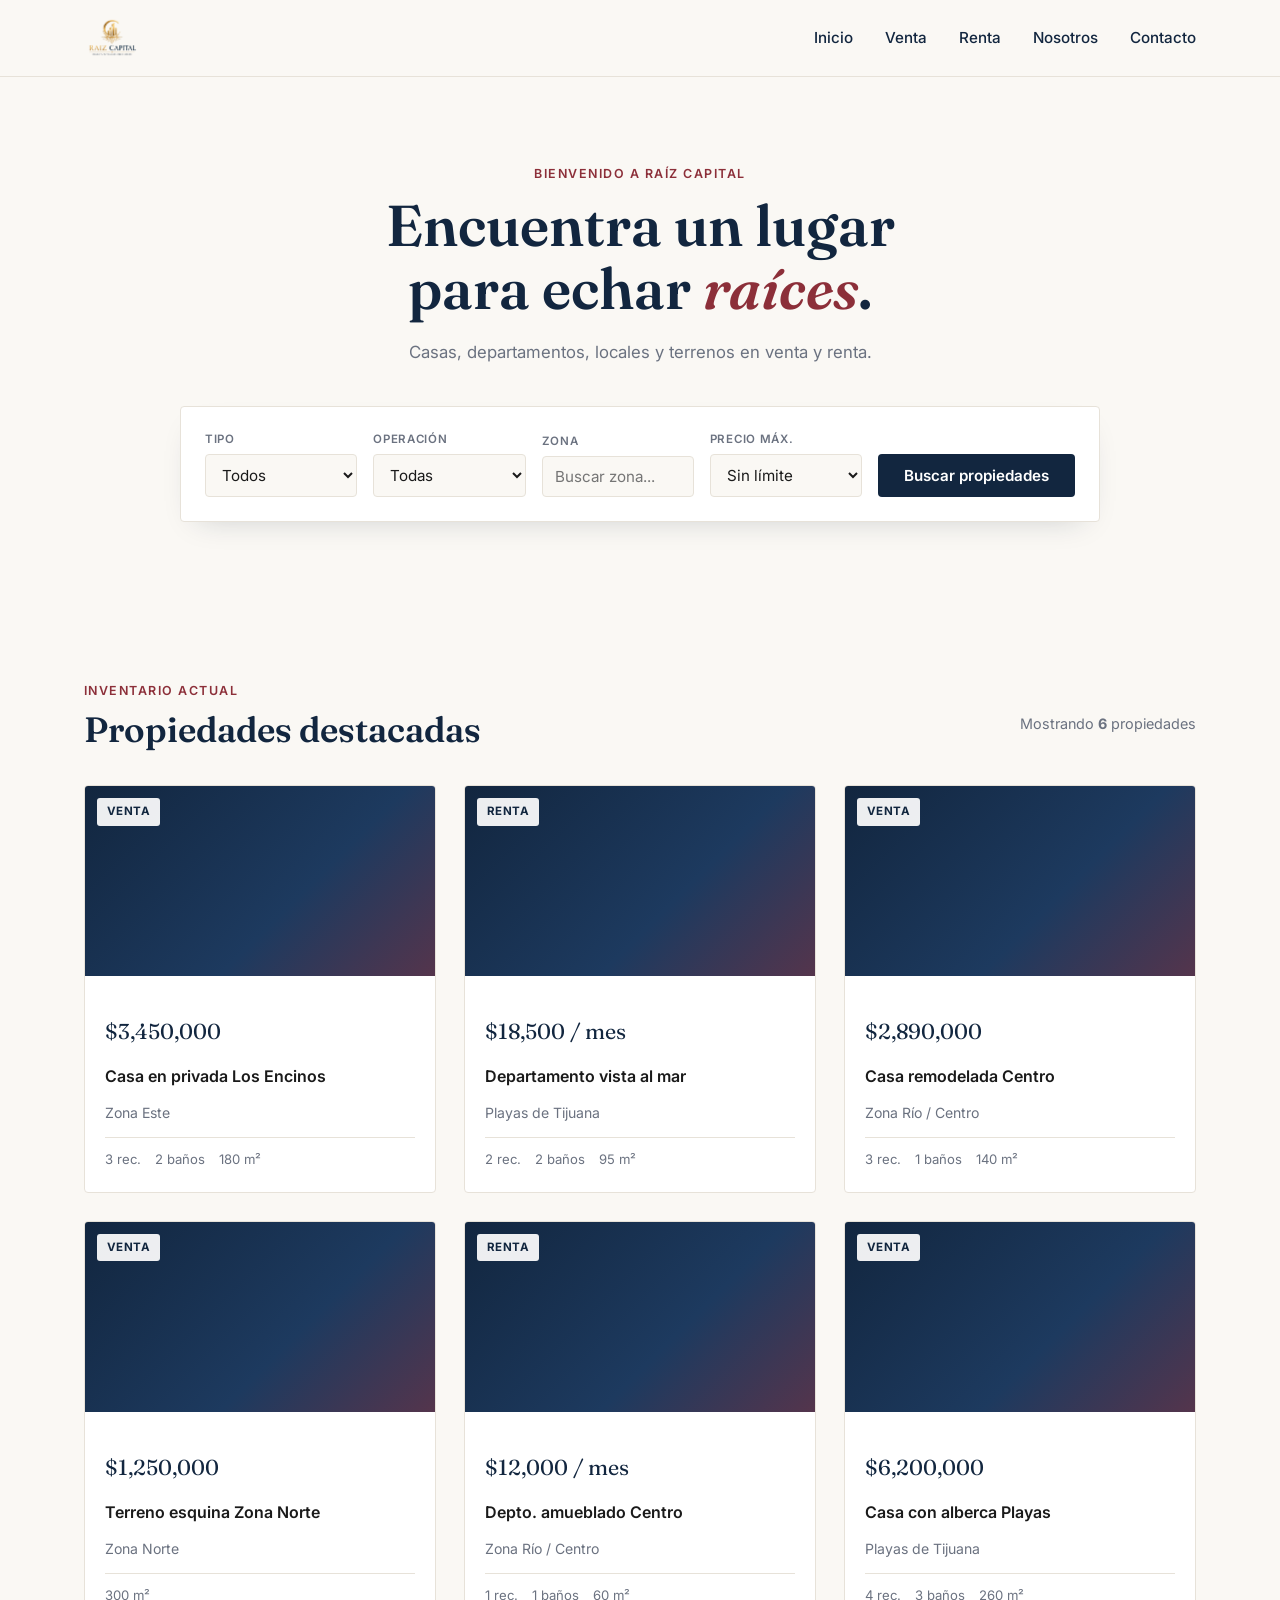
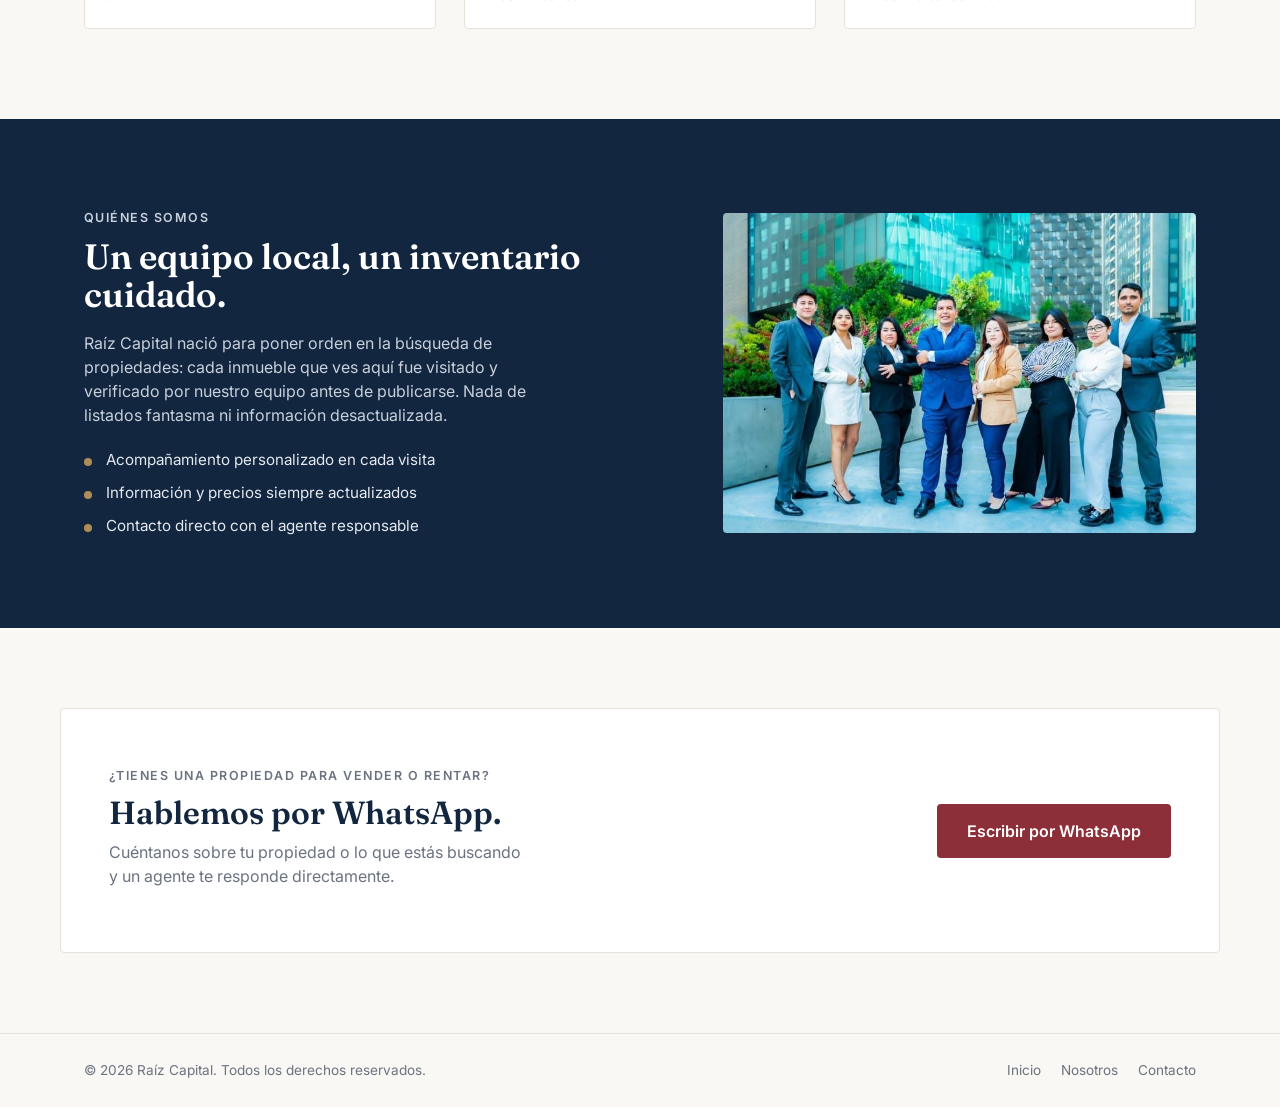
==== commit c4435f72: "fronted casi listo" ====
--- a/raiz-capital/index.html
+++ b/raiz-capital/index.html
@@ -15,7 +15,7 @@
   <header class="site-header">
     <div class="container header-inner">
       <a href="#inicio" class="logo">
-       <img src="assets/logoSinFondo.JPG" alt = "Raiz Capital" style = "height:85px; width:auto;"> 
+        <img src="assets/logoSinFondo.JPG" alt="Raíz Capital" style="height:56px; width:auto;">
       </a>
 
       <nav class="main-nav" id="mainNav">
@@ -37,11 +37,7 @@
     <div class="container hero-inner">
       <p class="eyebrow">Bienvenido a Raíz Capital</p>
       <h1>Encuentra un lugar<br> para echar <em>raíces</em>.</h1>
-      <p class="hero-sub">Casas, departamentos, locales y terrenos en venta y renta..</p>
-
-      <svg class="root-line" viewBox="0 0 600 60" preserveAspectRatio="none" aria-hidden="true">
-        
-      </svg>
+      <p class="hero-sub">Casas, departamentos, locales y terrenos en venta y renta.</p>
 
       <!-- Buscador / Filtros -->
       <form class="search-card" id="searchForm">
@@ -55,6 +51,7 @@
             <option value="local">Local</option>
           </select>
         </div>
+
         <div class="field">
           <label for="operacion">Operación</label>
           <select id="operacion" name="operacion">
@@ -63,39 +60,26 @@
             <option value="renta">Renta</option>
           </select>
         </div>
-        <div class="field">
+
+        <div class="field field-autocomplete">
           <label for="zona">Zona</label>
-           <input
-           type="text"
-           id="zona"
-           name="zona"
-           placeholder="Buscar zona..."
-           autocomplete="off"
-           >
-          <datalist id="zonas">
-            <option value="Zona Río / Centro">
-            <option value="Zona Este">
-            <option value="Otay">
-            <option value="La Mesa">
-            <option value="Agua Caliente">
-            <option value="Playas de Tijuana">
-            <option value="Santa Fe">
-            <option value="Zona Sur">
-            <option value="Zona Oeste">
-            <option value="Zona Norte">
-            <option value="Valle de las Palmas">
-            <option value="Rosarito">
-            </datalist>
-    </div> 
+          <input
+            type="text"
+            id="zona"
+            name="zona"
+            placeholder="Buscar zona..."
+            autocomplete="off"
+          >
+          <ul class="autocomplete-list" id="zonaSuggestions"></ul>
+        </div>
+
         <div class="field">
           <label for="precio">Precio máx.</label>
           <select id="precio" name="precio">
             <option value="">Sin límite</option>
-            <option value="2000000">Hasta $2,000,000</option>
-            <option value="4000000">Hasta $4,000,000</option>
-            <option value="8000000">Hasta $8,000,000</option>
           </select>
         </div>
+
         <button type="submit" class="btn-primary">Buscar propiedades</button>
       </form>
     </div>
@@ -131,9 +115,9 @@
           <li>Contacto directo con el agente responsable</li>
         </ul>
       </div>
-    </div>
       <div class="about-figure">
         <img src="assets/equipo.jpg" alt="Equipo de Raíz Capital" width="600" height="400">
+      </div>
     </div>
   </section>
 
@@ -165,4 +149,4 @@
 
   <script src="js/script.js"></script>
 </body>
-</html>
+</html> 
--- a/raiz-capital/css/style.css
+++ b/raiz-capital/css/style.css
@@ -222,7 +222,8 @@
   font-weight: 600;
 }
 
-.field select {
+.field select,
+.field input[type="text"] {
   font-family: var(--font-body);
   font-size: 0.95rem;
   padding: 10px 12px;
@@ -230,6 +231,56 @@
   border-radius: var(--radius);
   background: var(--cream);
   color: var(--ink);
+  width: 100%;
+}
+
+.field input[type="text"]:focus {
+  outline: none;
+  border-color: var(--wine);
+}
+
+.field-autocomplete {
+  position: relative;
+}
+
+.autocomplete-list {
+  position: absolute;
+  top: calc(100% + 4px);
+  left: 0;
+  right: 0;
+  background: var(--card);
+  border: 1px solid var(--border);
+  border-radius: var(--radius);
+  list-style: none;
+  margin: 0;
+  padding: 4px;
+  max-height: 220px;
+  overflow-y: auto;
+  box-shadow: 0 10px 24px -12px rgba(18, 38, 63, 0.3);
+  z-index: 20;
+  display: none;
+}
+
+.autocomplete-list.open { display: block; }
+
+.autocomplete-list li {
+  padding: 9px 12px;
+  font-size: 0.9rem;
+  color: var(--ink);
+  border-radius: 3px;
+  cursor: pointer;
+}
+
+.autocomplete-list li:hover,
+.autocomplete-list li.active {
+  background: var(--cream);
+  color: var(--wine);
+}
+
+.autocomplete-list li mark {
+  background: none;
+  color: var(--wine);
+  font-weight: 600;
 }
 
 .btn-primary {
@@ -385,13 +436,14 @@
 .about-figure {
   height: 320px;
   border-radius: var(--radius);
-   overflow: hidden;
+  overflow: hidden;
+  background: linear-gradient(160deg, var(--wine) 0%, var(--navy-light) 100%);
 }
 
 .about-figure img {
   width: 100%;
   height: 100%;
-  object-fit: cover; /* llena el espacio sin estirarse ni deformarse */
+  object-fit: cover;
 }
 
 /* ===== CONTACT ===== */
@@ -471,4 +523,4 @@
 select:focus-visible {
   outline: 2px solid var(--wine);
   outline-offset: 2px;
-}
+}
